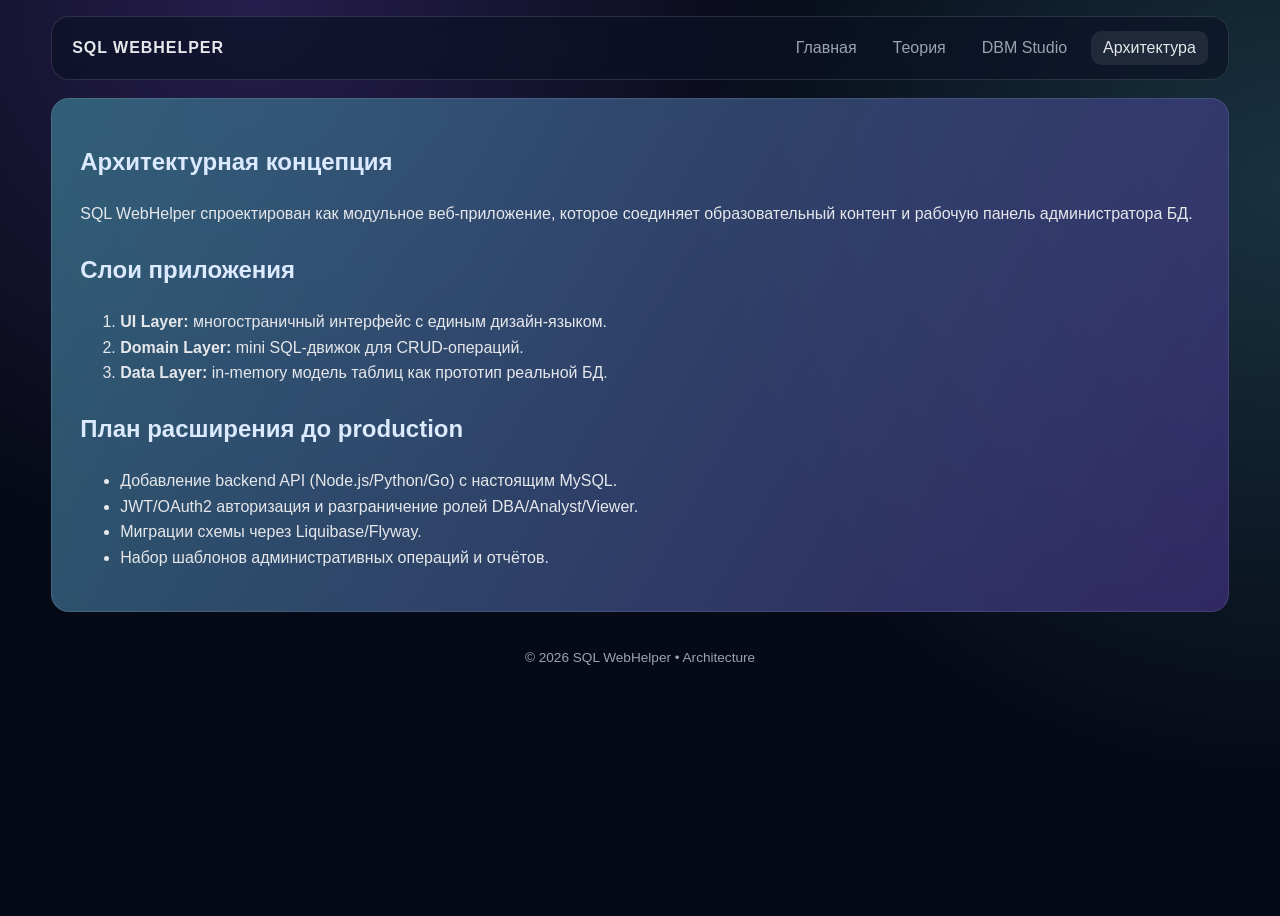
==== about.html @ d7c4d715 "Create modern multi-page SQL admin web app with DBM-style console" ====
<!DOCTYPE html>
<html lang="ru">
  <head>
    <meta charset="UTF-8" />
    <meta name="viewport" content="width=device-width, initial-scale=1.0" />
    <title>SQL WebHelper — Архитектура</title>
    <link rel="stylesheet" href="styles.css" />
  </head>
  <body>
    <header class="topbar glass">
      <div class="brand">SQL WebHelper</div>
      <nav>
        <a href="index.html">Главная</a>
        <a href="theory.html">Теория</a>
        <a href="admin.html">DBM Studio</a>
        <a href="about.html" class="active">Архитектура</a>
      </nav>
    </header>

    <main class="content-page">
      <section class="glass gradient-border content">
        <h1>Архитектурная концепция</h1>
        <p>
          SQL WebHelper спроектирован как модульное веб-приложение, которое
          соединяет образовательный контент и рабочую панель администратора БД.
        </p>

        <h2>Слои приложения</h2>
        <ol>
          <li><strong>UI Layer:</strong> многостраничный интерфейс с единым дизайн-языком.</li>
          <li><strong>Domain Layer:</strong> mini SQL-движок для CRUD-операций.</li>
          <li><strong>Data Layer:</strong> in-memory модель таблиц как прототип реальной БД.</li>
        </ol>

        <h2>План расширения до production</h2>
        <ul>
          <li>Добавление backend API (Node.js/Python/Go) с настоящим MySQL.</li>
          <li>JWT/OAuth2 авторизация и разграничение ролей DBA/Analyst/Viewer.</li>
          <li>Миграции схемы через Liquibase/Flyway.</li>
          <li>Набор шаблонов административных операций и отчётов.</li>
        </ul>
      </section>
    </main>

    <footer>© 2026 SQL WebHelper • Architecture</footer>
  </body>
</html>
---- styles.css ----
:root {
  --bg: #060a16;
  --bg-soft: #0c1226;
  --accent: #6ee7ff;
  --accent-2: #8b5cf6;
  --text: #e5e7eb;
  --muted: #9ca3af;
  --ok: #22c55e;
}

* { box-sizing: border-box; }

body {
  margin: 0;
  font-family: "Inter", "Segoe UI", sans-serif;
  color: var(--text);
  background:
    radial-gradient(circle at 20% 0%, rgba(139, 92, 246, 0.24), transparent 40%),
    radial-gradient(circle at 100% 20%, rgba(110, 231, 255, 0.18), transparent 40%),
    var(--bg);
  min-height: 100vh;
}

a { color: inherit; text-decoration: none; }

.topbar {
  margin: 16px auto;
  width: min(1200px, 92%);
  display: flex;
  align-items: center;
  justify-content: space-between;
  padding: 14px 20px;
}

.brand {
  font-weight: 800;
  letter-spacing: 0.06em;
  text-transform: uppercase;
}

nav { display: flex; gap: 12px; flex-wrap: wrap; }

nav a {
  padding: 8px 12px;
  border-radius: 10px;
  color: var(--muted);
  transition: 0.2s;
}

nav a.active,
nav a:hover {
  color: var(--text);
  background: rgba(255, 255, 255, 0.08);
}

.glass {
  background: rgba(12, 18, 38, 0.65);
  border: 1px solid rgba(255, 255, 255, 0.12);
  border-radius: 18px;
  backdrop-filter: blur(10px);
}

.gradient-border {
  position: relative;
}

.gradient-border::before {
  content: "";
  position: absolute;
  inset: -1px;
  border-radius: inherit;
  background: linear-gradient(120deg, rgba(110, 231, 255, 0.6), rgba(139, 92, 246, 0.5));
  z-index: -1;
  opacity: 0.6;
}

.hero-page,
.content-page {
  width: min(1200px, 92%);
  margin: 18px auto 38px;
}

.hero {
  padding: 36px;
}

.eyebrow {
  color: var(--accent);
  text-transform: uppercase;
  font-size: 0.8rem;
  letter-spacing: 0.1em;
}

.hero h1 {
  font-size: clamp(2rem, 5vw, 3.4rem);
  margin: 0 0 12px;
}

.hero h1 span { color: var(--accent); }
.hero p { color: #c7d2fe; max-width: 780px; }

.hero-actions {
  margin-top: 22px;
  display: flex;
  gap: 12px;
  flex-wrap: wrap;
}

.btn {
  border: none;
  border-radius: 12px;
  padding: 10px 14px;
  font-weight: 600;
  cursor: pointer;
}

.btn-primary {
  color: #051622;
  background: linear-gradient(120deg, var(--accent), #38bdf8);
}

.btn-secondary {
  color: #dbeafe;
  background: rgba(139, 92, 246, 0.28);
  border: 1px solid rgba(139, 92, 246, 0.45);
}

.cards-grid {
  display: grid;
  grid-template-columns: repeat(auto-fit, minmax(220px, 1fr));
  gap: 16px;
  margin-top: 18px;
}

.info-card { padding: 18px; }
.info-card h3 { margin-top: 0; color: var(--accent); }
.info-card p { color: var(--muted); }

.content { padding: 24px 28px; line-height: 1.6; }
.content h1, .content h2 { color: #dbeafe; }
.content h2 { margin-top: 24px; }

.admin-layout {
  width: min(1200px, 92%);
  margin: 16px auto 36px;
  display: grid;
  grid-template-columns: 280px 1fr;
  gap: 16px;
}

.sidebar { padding: 18px; height: fit-content; }
.schema-title { font-weight: 700; color: var(--accent); }
.sidebar ul { list-style: none; padding: 0; margin: 0; }
.table-item {
  padding: 8px 10px;
  margin-top: 6px;
  border-radius: 10px;
  cursor: pointer;
  color: var(--muted);
}
.table-item.active,
.table-item:hover {
  color: var(--text);
  background: rgba(255, 255, 255, 0.08);
}

.workspace { display: grid; gap: 16px; }
.panel { padding: 18px; }
.table-wrap { overflow-x: auto; }

.db-table {
  width: 100%;
  border-collapse: collapse;
}
.db-table th,
.db-table td {
  border-bottom: 1px solid rgba(255, 255, 255, 0.12);
  text-align: left;
  padding: 8px;
}
.db-table th { color: var(--accent); }

.hint { color: var(--muted); font-size: 0.9rem; }
textarea {
  width: 100%;
  margin: 8px 0;
  border-radius: 12px;
  border: 1px solid rgba(255, 255, 255, 0.18);
  background: #020617;
  color: #f8fafc;
  padding: 12px;
  font-family: "JetBrains Mono", monospace;
}

.row { display: flex; gap: 12px; flex-wrap: wrap; }

.log {
  margin-top: 12px;
  background: #020617;
  border-radius: 12px;
  border: 1px solid rgba(255, 255, 255, 0.14);
  padding: 10px;
  min-height: 70px;
  color: #bfdbfe;
  white-space: pre-wrap;
}

footer {
  text-align: center;
  color: var(--muted);
  font-size: 0.85rem;
  padding-bottom: 18px;
}

@media (max-width: 900px) {
  .admin-layout { grid-template-columns: 1fr; }
}
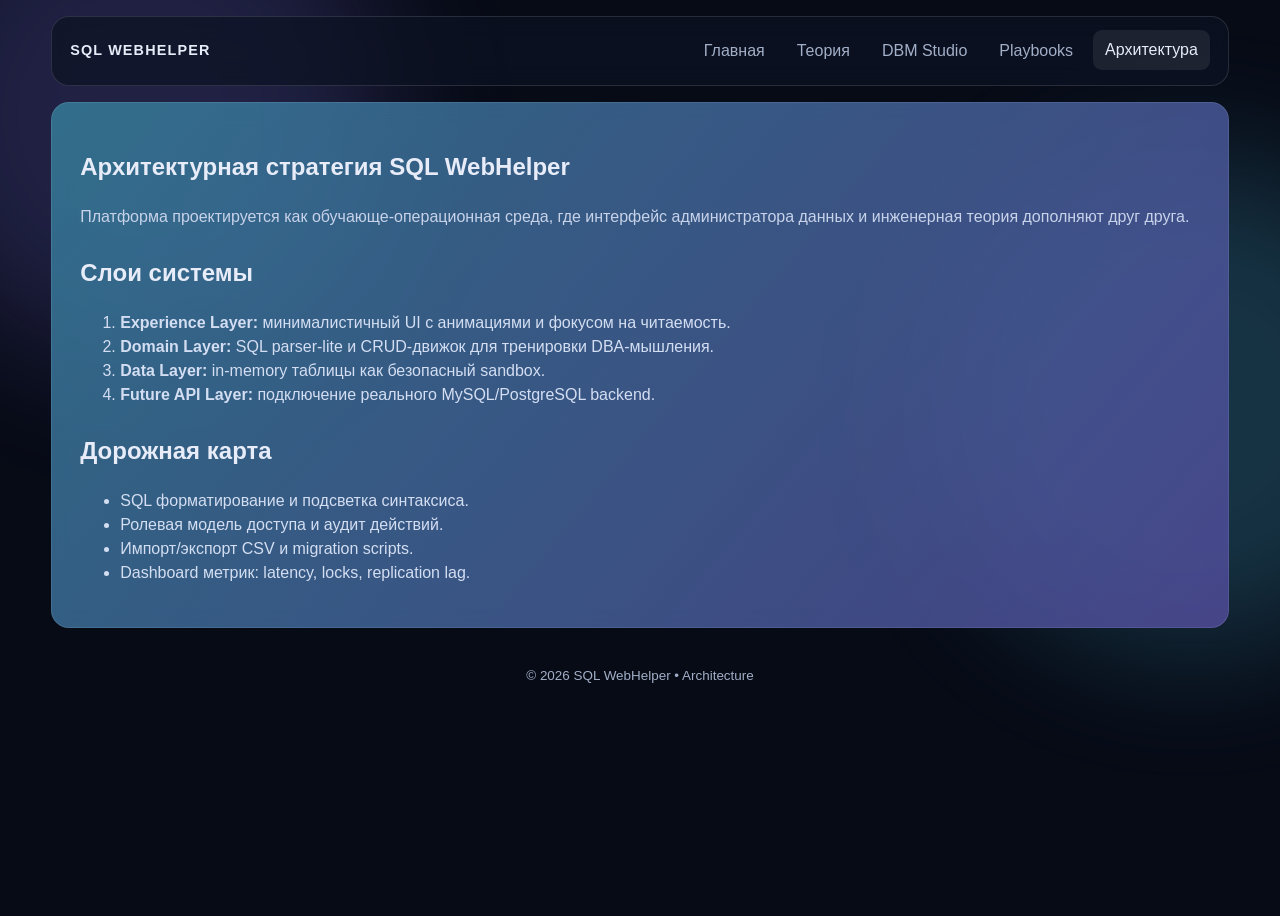
==== commit f6d779a3: "Enhance site with richer content, minimalist styling, and animations" ====
--- a/about.html
+++ b/about.html
@@ -7,41 +7,47 @@
     <link rel="stylesheet" href="styles.css" />
   </head>
   <body>
-    <header class="topbar glass">
+    <div class="bg-orb orb-a"></div>
+    <div class="bg-orb orb-b"></div>
+
+    <header class="topbar glass reveal">
       <div class="brand">SQL WebHelper</div>
       <nav>
         <a href="index.html">Главная</a>
         <a href="theory.html">Теория</a>
         <a href="admin.html">DBM Studio</a>
+        <a href="playbooks.html">Playbooks</a>
         <a href="about.html" class="active">Архитектура</a>
       </nav>
     </header>
 
     <main class="content-page">
-      <section class="glass gradient-border content">
-        <h1>Архитектурная концепция</h1>
-        <p>
-          SQL WebHelper спроектирован как модульное веб-приложение, которое
-          соединяет образовательный контент и рабочую панель администратора БД.
+      <section class="glass gradient-border content reveal">
+        <h1>Архитектурная стратегия SQL WebHelper</h1>
+        <p class="lead">
+          Платформа проектируется как обучающе-операционная среда, где интерфейс
+          администратора данных и инженерная теория дополняют друг друга.
         </p>
 
-        <h2>Слои приложения</h2>
+        <h2>Слои системы</h2>
         <ol>
-          <li><strong>UI Layer:</strong> многостраничный интерфейс с единым дизайн-языком.</li>
-          <li><strong>Domain Layer:</strong> mini SQL-движок для CRUD-операций.</li>
-          <li><strong>Data Layer:</strong> in-memory модель таблиц как прототип реальной БД.</li>
+          <li><strong>Experience Layer:</strong> минималистичный UI с анимациями и фокусом на читаемость.</li>
+          <li><strong>Domain Layer:</strong> SQL parser-lite и CRUD-движок для тренировки DBA-мышления.</li>
+          <li><strong>Data Layer:</strong> in-memory таблицы как безопасный sandbox.</li>
+          <li><strong>Future API Layer:</strong> подключение реального MySQL/PostgreSQL backend.</li>
         </ol>
 
-        <h2>План расширения до production</h2>
+        <h2>Дорожная карта</h2>
         <ul>
-          <li>Добавление backend API (Node.js/Python/Go) с настоящим MySQL.</li>
-          <li>JWT/OAuth2 авторизация и разграничение ролей DBA/Analyst/Viewer.</li>
-          <li>Миграции схемы через Liquibase/Flyway.</li>
-          <li>Набор шаблонов административных операций и отчётов.</li>
+          <li>SQL форматирование и подсветка синтаксиса.</li>
+          <li>Ролевая модель доступа и аудит действий.</li>
+          <li>Импорт/экспорт CSV и migration scripts.</li>
+          <li>Dashboard метрик: latency, locks, replication lag.</li>
         </ul>
       </section>
     </main>
 
     <footer>© 2026 SQL WebHelper • Architecture</footer>
+    <script src="ui.js"></script>
   </body>
 </html>
--- a/styles.css
+++ b/styles.css
@@ -1,67 +1,90 @@
 :root {
-  --bg: #060a16;
-  --bg-soft: #0c1226;
-  --accent: #6ee7ff;
-  --accent-2: #8b5cf6;
-  --text: #e5e7eb;
-  --muted: #9ca3af;
-  --ok: #22c55e;
+  --bg: #070b16;
+  --surface: rgba(13, 19, 35, 0.72);
+  --surface-solid: #0b1220;
+  --text: #e7ecf8;
+  --muted: #a2afc8;
+  --line: rgba(255, 255, 255, 0.12);
+  --accent: #58d8ff;
+  --accent-soft: #8b7dff;
+  --ok: #38d39f;
+  --danger: #ff7b9f;
 }
 
 * { box-sizing: border-box; }
 
 body {
   margin: 0;
+  min-height: 100vh;
+  background: var(--bg);
+  color: var(--text);
   font-family: "Inter", "Segoe UI", sans-serif;
-  color: var(--text);
-  background:
-    radial-gradient(circle at 20% 0%, rgba(139, 92, 246, 0.24), transparent 40%),
-    radial-gradient(circle at 100% 20%, rgba(110, 231, 255, 0.18), transparent 40%),
-    var(--bg);
-  min-height: 100vh;
+  line-height: 1.5;
+  overflow-x: hidden;
 }
 
 a { color: inherit; text-decoration: none; }
 
+.bg-orb {
+  position: fixed;
+  width: 38vw;
+  height: 38vw;
+  border-radius: 50%;
+  filter: blur(70px);
+  z-index: -2;
+  opacity: 0.2;
+  animation: drift 16s ease-in-out infinite alternate;
+}
+.orb-a { top: -10vw; left: -8vw; background: var(--accent-soft); }
+.orb-b { top: 18vh; right: -12vw; background: var(--accent); animation-delay: 1.7s; }
+
 .topbar {
+  width: min(1240px, 92%);
   margin: 16px auto;
-  width: min(1200px, 92%);
+  padding: 14px 18px;
   display: flex;
   align-items: center;
   justify-content: space-between;
-  padding: 14px 20px;
+  gap: 16px;
 }
 
 .brand {
   font-weight: 800;
-  letter-spacing: 0.06em;
+  letter-spacing: 0.08em;
   text-transform: uppercase;
-}
-
-nav { display: flex; gap: 12px; flex-wrap: wrap; }
+  font-size: 0.9rem;
+}
+
+nav {
+  display: flex;
+  flex-wrap: wrap;
+  gap: 8px;
+}
 
 nav a {
   padding: 8px 12px;
-  border-radius: 10px;
-  color: var(--muted);
-  transition: 0.2s;
-}
-
-nav a.active,
-nav a:hover {
+  border-radius: 9px;
+  color: var(--muted);
+  transition: color .24s ease, background .24s ease, transform .24s ease;
+}
+
+nav a:hover,
+nav a.active {
   color: var(--text);
   background: rgba(255, 255, 255, 0.08);
+  transform: translateY(-1px);
 }
 
 .glass {
-  background: rgba(12, 18, 38, 0.65);
-  border: 1px solid rgba(255, 255, 255, 0.12);
+  background: var(--surface);
+  border: 1px solid var(--line);
   border-radius: 18px;
-  backdrop-filter: blur(10px);
+  backdrop-filter: blur(12px);
 }
 
 .gradient-border {
   position: relative;
+  isolation: isolate;
 }
 
 .gradient-border::before {
@@ -69,149 +92,239 @@
   position: absolute;
   inset: -1px;
   border-radius: inherit;
-  background: linear-gradient(120deg, rgba(110, 231, 255, 0.6), rgba(139, 92, 246, 0.5));
   z-index: -1;
-  opacity: 0.6;
+  background: linear-gradient(130deg, rgba(88, 216, 255, 0.45), rgba(139, 125, 255, 0.45));
 }
 
 .hero-page,
 .content-page {
-  width: min(1200px, 92%);
-  margin: 18px auto 38px;
+  width: min(1240px, 92%);
+  margin: 14px auto 38px;
 }
 
 .hero {
-  padding: 36px;
+  padding: 34px;
 }
 
 .eyebrow {
+  margin: 0 0 8px;
+  font-size: 0.78rem;
+  letter-spacing: 0.11em;
   color: var(--accent);
   text-transform: uppercase;
-  font-size: 0.8rem;
-  letter-spacing: 0.1em;
 }
 
 .hero h1 {
-  font-size: clamp(2rem, 5vw, 3.4rem);
-  margin: 0 0 12px;
+  font-size: clamp(2rem, 4.4vw, 3.2rem);
+  margin: 0;
+  max-width: 970px;
 }
 
 .hero h1 span { color: var(--accent); }
-.hero p { color: #c7d2fe; max-width: 780px; }
-
-.hero-actions {
-  margin-top: 22px;
+.hero p { color: #cad5eb; max-width: 900px; }
+
+.hero-actions,
+.row {
   display: flex;
-  gap: 12px;
   flex-wrap: wrap;
+  gap: 10px;
+  margin-top: 18px;
 }
 
 .btn {
-  border: none;
-  border-radius: 12px;
+  border: 1px solid transparent;
+  border-radius: 11px;
+  font-weight: 600;
   padding: 10px 14px;
-  font-weight: 600;
   cursor: pointer;
-}
-
-.btn-primary {
-  color: #051622;
-  background: linear-gradient(120deg, var(--accent), #38bdf8);
-}
-
-.btn-secondary {
-  color: #dbeafe;
-  background: rgba(139, 92, 246, 0.28);
-  border: 1px solid rgba(139, 92, 246, 0.45);
-}
-
-.cards-grid {
+  transition: transform .2s ease, opacity .2s ease, box-shadow .2s ease;
+}
+
+.btn:hover { transform: translateY(-1px); box-shadow: 0 6px 20px rgba(0, 0, 0, 0.22); }
+.btn-primary { background: linear-gradient(120deg, var(--accent), #80e4ff); color: #072333; }
+.btn-secondary { background: rgba(139, 125, 255, 0.24); color: #eef0ff; border-color: rgba(139, 125, 255, 0.44); }
+.btn-ghost { background: transparent; color: var(--muted); border-color: var(--line); }
+
+.stats-grid,
+.cards-grid,
+.playbook-grid {
+  margin-top: 16px;
+  display: grid;
+  gap: 14px;
+  grid-template-columns: repeat(auto-fit, minmax(220px, 1fr));
+}
+
+.stat-card,
+.info-card {
+  padding: 18px;
+}
+
+.stat-number { margin: 0; font-size: 2rem; font-weight: 800; color: var(--accent); }
+.stat-label { margin: 3px 0 0; color: var(--muted); }
+
+.info-card h3,
+.playbook-card h3 {
+  margin-top: 0;
+  color: #d8ebff;
+}
+.info-card p { color: var(--muted); }
+
+.timeline {
+  margin-top: 16px;
+  padding: 20px;
+}
+
+.timeline h2 { margin-top: 0; }
+.timeline-grid {
   display: grid;
   grid-template-columns: repeat(auto-fit, minmax(220px, 1fr));
-  gap: 16px;
-  margin-top: 18px;
-}
-
-.info-card { padding: 18px; }
-.info-card h3 { margin-top: 0; color: var(--accent); }
-.info-card p { color: var(--muted); }
-
-.content { padding: 24px 28px; line-height: 1.6; }
-.content h1, .content h2 { color: #dbeafe; }
-.content h2 { margin-top: 24px; }
+  gap: 14px;
+}
+.timeline-grid div {
+  border: 1px solid var(--line);
+  border-radius: 12px;
+  padding: 14px;
+  background: rgba(255, 255, 255, 0.02);
+}
+.timeline-grid p { color: var(--muted); margin-bottom: 0; }
+
+.content {
+  padding: 26px 28px;
+}
+
+.lead { color: #c8d3ea; }
+.content h2 { margin-top: 26px; }
+.content ul, .content ol { color: #d4def2; }
+
+.playbook-card {
+  background: rgba(255, 255, 255, 0.03);
+  border: 1px solid var(--line);
+  border-radius: 14px;
+  padding: 16px;
+}
+.playbook-card li { color: var(--muted); margin-bottom: 6px; }
 
 .admin-layout {
-  width: min(1200px, 92%);
-  margin: 16px auto 36px;
+  width: min(1240px, 92%);
+  margin: 14px auto 38px;
   display: grid;
-  grid-template-columns: 280px 1fr;
-  gap: 16px;
-}
-
-.sidebar { padding: 18px; height: fit-content; }
-.schema-title { font-weight: 700; color: var(--accent); }
+  gap: 14px;
+  grid-template-columns: 290px 1fr;
+}
+
+.sidebar,
+.panel {
+  padding: 16px;
+}
+
 .sidebar ul { list-style: none; padding: 0; margin: 0; }
+.schema-title { color: var(--accent); font-weight: 700; }
 .table-item {
+  margin-top: 6px;
   padding: 8px 10px;
-  margin-top: 6px;
   border-radius: 10px;
+  color: var(--muted);
   cursor: pointer;
-  color: var(--muted);
-}
-.table-item.active,
-.table-item:hover {
+  transition: background .2s ease, color .2s ease;
+}
+.table-item:hover,
+.table-item.active {
   color: var(--text);
   background: rgba(255, 255, 255, 0.08);
 }
 
-.workspace { display: grid; gap: 16px; }
-.panel { padding: 18px; }
+.kpi-box {
+  margin-top: 16px;
+  padding-top: 10px;
+  border-top: 1px solid var(--line);
+  color: var(--muted);
+  font-size: 0.92rem;
+}
+
+.workspace { display: grid; gap: 14px; }
 .table-wrap { overflow-x: auto; }
 
 .db-table {
   width: 100%;
   border-collapse: collapse;
+  font-size: 0.96rem;
 }
 .db-table th,
 .db-table td {
-  border-bottom: 1px solid rgba(255, 255, 255, 0.12);
+  border-bottom: 1px solid var(--line);
   text-align: left;
   padding: 8px;
 }
-.db-table th { color: var(--accent); }
-
-.hint { color: var(--muted); font-size: 0.9rem; }
+.db-table th {
+  color: var(--accent);
+  font-weight: 700;
+}
+
+.hint { color: var(--muted); margin-bottom: 8px; }
+.hint-list { color: #c9d4ec; margin-top: 0; padding-left: 16px; }
 textarea {
   width: 100%;
-  margin: 8px 0;
+  margin: 6px 0;
+  border: 1px solid var(--line);
   border-radius: 12px;
-  border: 1px solid rgba(255, 255, 255, 0.18);
-  background: #020617;
-  color: #f8fafc;
   padding: 12px;
+  background: #060d1a;
+  color: #f2f7ff;
   font-family: "JetBrains Mono", monospace;
 }
 
-.row { display: flex; gap: 12px; flex-wrap: wrap; }
-
 .log {
-  margin-top: 12px;
-  background: #020617;
+  margin-top: 10px;
+  min-height: 74px;
+  border: 1px solid var(--line);
   border-radius: 12px;
-  border: 1px solid rgba(255, 255, 255, 0.14);
+  background: #060d1a;
+  color: #bde8ff;
   padding: 10px;
-  min-height: 70px;
-  color: #bfdbfe;
   white-space: pre-wrap;
+}
+
+.history-wrap {
+  margin-top: 14px;
+  border-top: 1px solid var(--line);
+  padding-top: 10px;
+}
+.history-wrap h3 { margin: 0 0 8px; font-size: 1rem; }
+.history-list {
+  margin: 0;
+  padding-left: 16px;
+  color: var(--muted);
+  max-height: 160px;
+  overflow: auto;
 }
 
 footer {
   text-align: center;
   color: var(--muted);
-  font-size: 0.85rem;
-  padding-bottom: 18px;
-}
-
-@media (max-width: 900px) {
+  font-size: 0.84rem;
+  padding: 0 0 20px;
+}
+
+.reveal {
+  opacity: 0;
+  transform: translateY(16px);
+  animation: reveal .7s ease forwards;
+}
+.delay-1 { animation-delay: .12s; }
+.delay-2 { animation-delay: .24s; }
+.delay-3 { animation-delay: .36s; }
+
+@keyframes reveal {
+  to { opacity: 1; transform: translateY(0); }
+}
+
+@keyframes drift {
+  from { transform: translate3d(0, 0, 0) scale(1); }
+  to { transform: translate3d(4vw, 2vh, 0) scale(1.08); }
+}
+
+@media (max-width: 940px) {
   .admin-layout { grid-template-columns: 1fr; }
-}
+  .hero { padding: 24px; }
+  .content { padding: 20px; }
+}
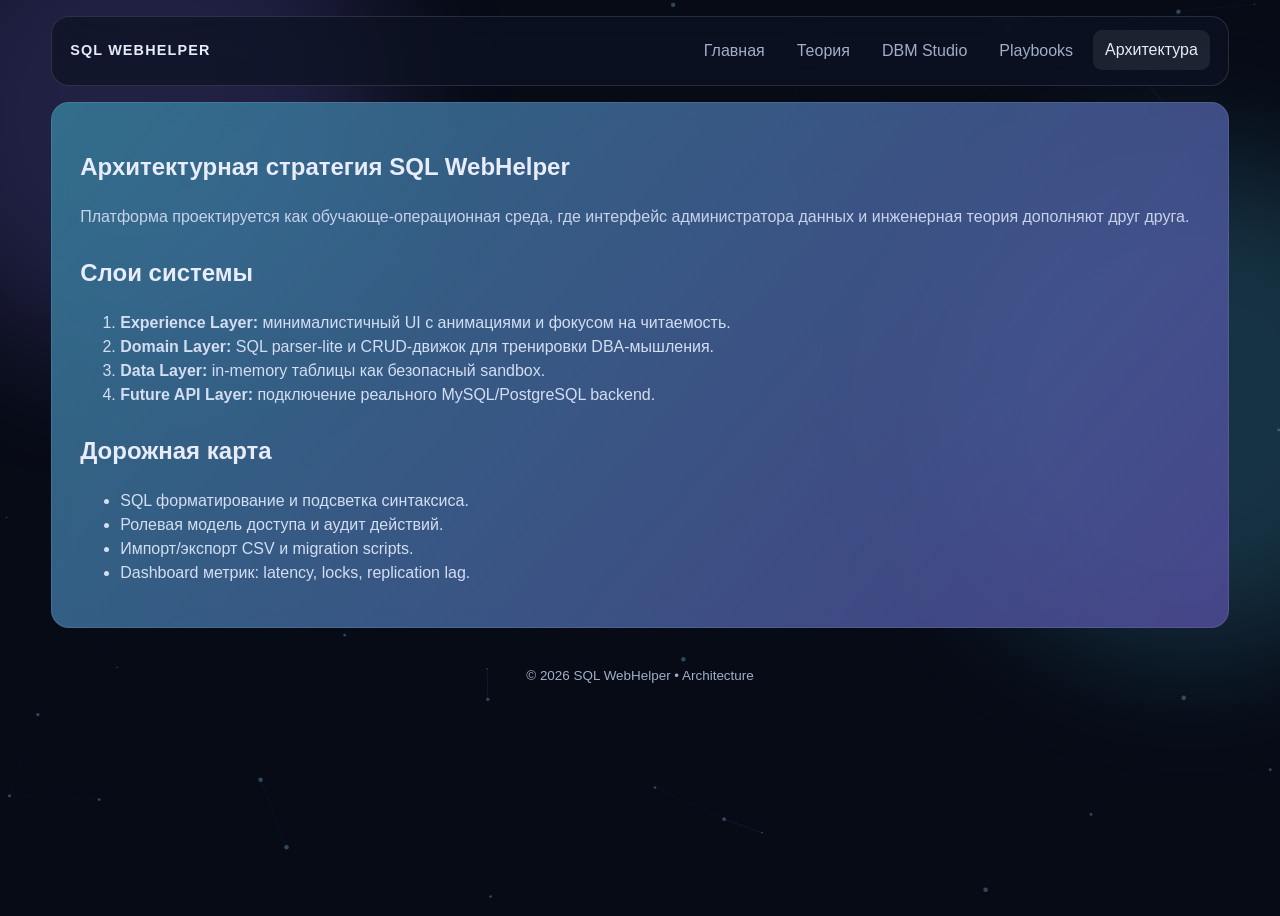
==== commit 3c5ef8da: "Upgrade UI with canvas effects and advanced DBM interactivity" ====
--- a/about.html
+++ b/about.html
@@ -7,6 +7,7 @@
     <link rel="stylesheet" href="styles.css" />
   </head>
   <body>
+    <canvas id="fx-canvas" aria-hidden="true"></canvas>
     <div class="bg-orb orb-a"></div>
     <div class="bg-orb orb-b"></div>
 
--- a/styles.css
+++ b/styles.css
@@ -7,8 +7,6 @@
   --line: rgba(255, 255, 255, 0.12);
   --accent: #58d8ff;
   --accent-soft: #8b7dff;
-  --ok: #38d39f;
-  --danger: #ff7b9f;
 }
 
 * { box-sizing: border-box; }
@@ -24,6 +22,14 @@
 }
 
 a { color: inherit; text-decoration: none; }
+
+#fx-canvas {
+  position: fixed;
+  inset: 0;
+  z-index: -3;
+  opacity: 0.7;
+  pointer-events: none;
+}
 
 .bg-orb {
   position: fixed;
@@ -102,9 +108,7 @@
   margin: 14px auto 38px;
 }
 
-.hero {
-  padding: 34px;
-}
+.hero { padding: 34px; }
 
 .eyebrow {
   margin: 0 0 8px;
@@ -155,9 +159,7 @@
 }
 
 .stat-card,
-.info-card {
-  padding: 18px;
-}
+.info-card { padding: 18px; }
 
 .stat-number { margin: 0; font-size: 2rem; font-weight: 800; color: var(--accent); }
 .stat-label { margin: 3px 0 0; color: var(--muted); }
@@ -168,6 +170,15 @@
   color: #d8ebff;
 }
 .info-card p { color: var(--muted); }
+
+.table-section {
+  margin-top: 16px;
+  padding: 20px;
+}
+
+.table-section h2 {
+  margin: 0 0 10px;
+}
 
 .timeline {
   margin-top: 16px;
@@ -188,9 +199,7 @@
 }
 .timeline-grid p { color: var(--muted); margin-bottom: 0; }
 
-.content {
-  padding: 26px 28px;
-}
+.content { padding: 26px 28px; }
 
 .lead { color: #c8d3ea; }
 .content h2 { margin-top: 26px; }
@@ -213,9 +222,7 @@
 }
 
 .sidebar,
-.panel {
-  padding: 16px;
-}
+.panel { padding: 16px; }
 
 .sidebar ul { list-style: none; padding: 0; margin: 0; }
 .schema-title { color: var(--accent); font-weight: 700; }
@@ -233,15 +240,56 @@
   background: rgba(255, 255, 255, 0.08);
 }
 
-.kpi-box {
+.kpi-grid {
   margin-top: 16px;
-  padding-top: 10px;
-  border-top: 1px solid var(--line);
-  color: var(--muted);
-  font-size: 0.92rem;
+  display: grid;
+  grid-template-columns: repeat(2, minmax(0, 1fr));
+  gap: 8px;
+}
+
+.kpi-card {
+  padding: 10px;
+  border-radius: 12px;
+  background: rgba(255, 255, 255, 0.03);
+  border: 1px solid var(--line);
+}
+
+.kpi-card p {
+  margin: 0;
+  color: var(--muted);
+  font-size: 0.8rem;
+}
+
+.kpi-card strong {
+  font-size: 1.1rem;
+  color: #eff5ff;
 }
 
 .workspace { display: grid; gap: 14px; }
+.panel-head {
+  display: flex;
+  justify-content: space-between;
+  align-items: center;
+  gap: 8px;
+  flex-wrap: wrap;
+}
+.toolbar {
+  display: flex;
+  gap: 10px;
+  margin: 10px 0 12px;
+  flex-wrap: wrap;
+}
+
+input[type="search"] {
+  flex: 1;
+  min-width: 220px;
+  border: 1px solid var(--line);
+  border-radius: 12px;
+  padding: 10px;
+  background: #060d1a;
+  color: #f2f7ff;
+}
+
 .table-wrap { overflow-x: auto; }
 
 .db-table {
@@ -255,9 +303,23 @@
   text-align: left;
   padding: 8px;
 }
-.db-table th {
-  color: var(--accent);
-  font-weight: 700;
+.db-table th { color: var(--accent); font-weight: 700; }
+
+.db-table tbody tr:hover {
+  background: rgba(255, 255, 255, 0.04);
+}
+
+.db-table-compare td strong {
+  color: #c8f1ff;
+}
+
+.sort-btn {
+  border: none;
+  background: transparent;
+  color: inherit;
+  font: inherit;
+  cursor: pointer;
+  padding: 0;
 }
 
 .hint { color: var(--muted); margin-bottom: 8px; }
@@ -313,6 +375,7 @@
 .delay-1 { animation-delay: .12s; }
 .delay-2 { animation-delay: .24s; }
 .delay-3 { animation-delay: .36s; }
+.delay-4 { animation-delay: .48s; }
 
 @keyframes reveal {
   to { opacity: 1; transform: translateY(0); }
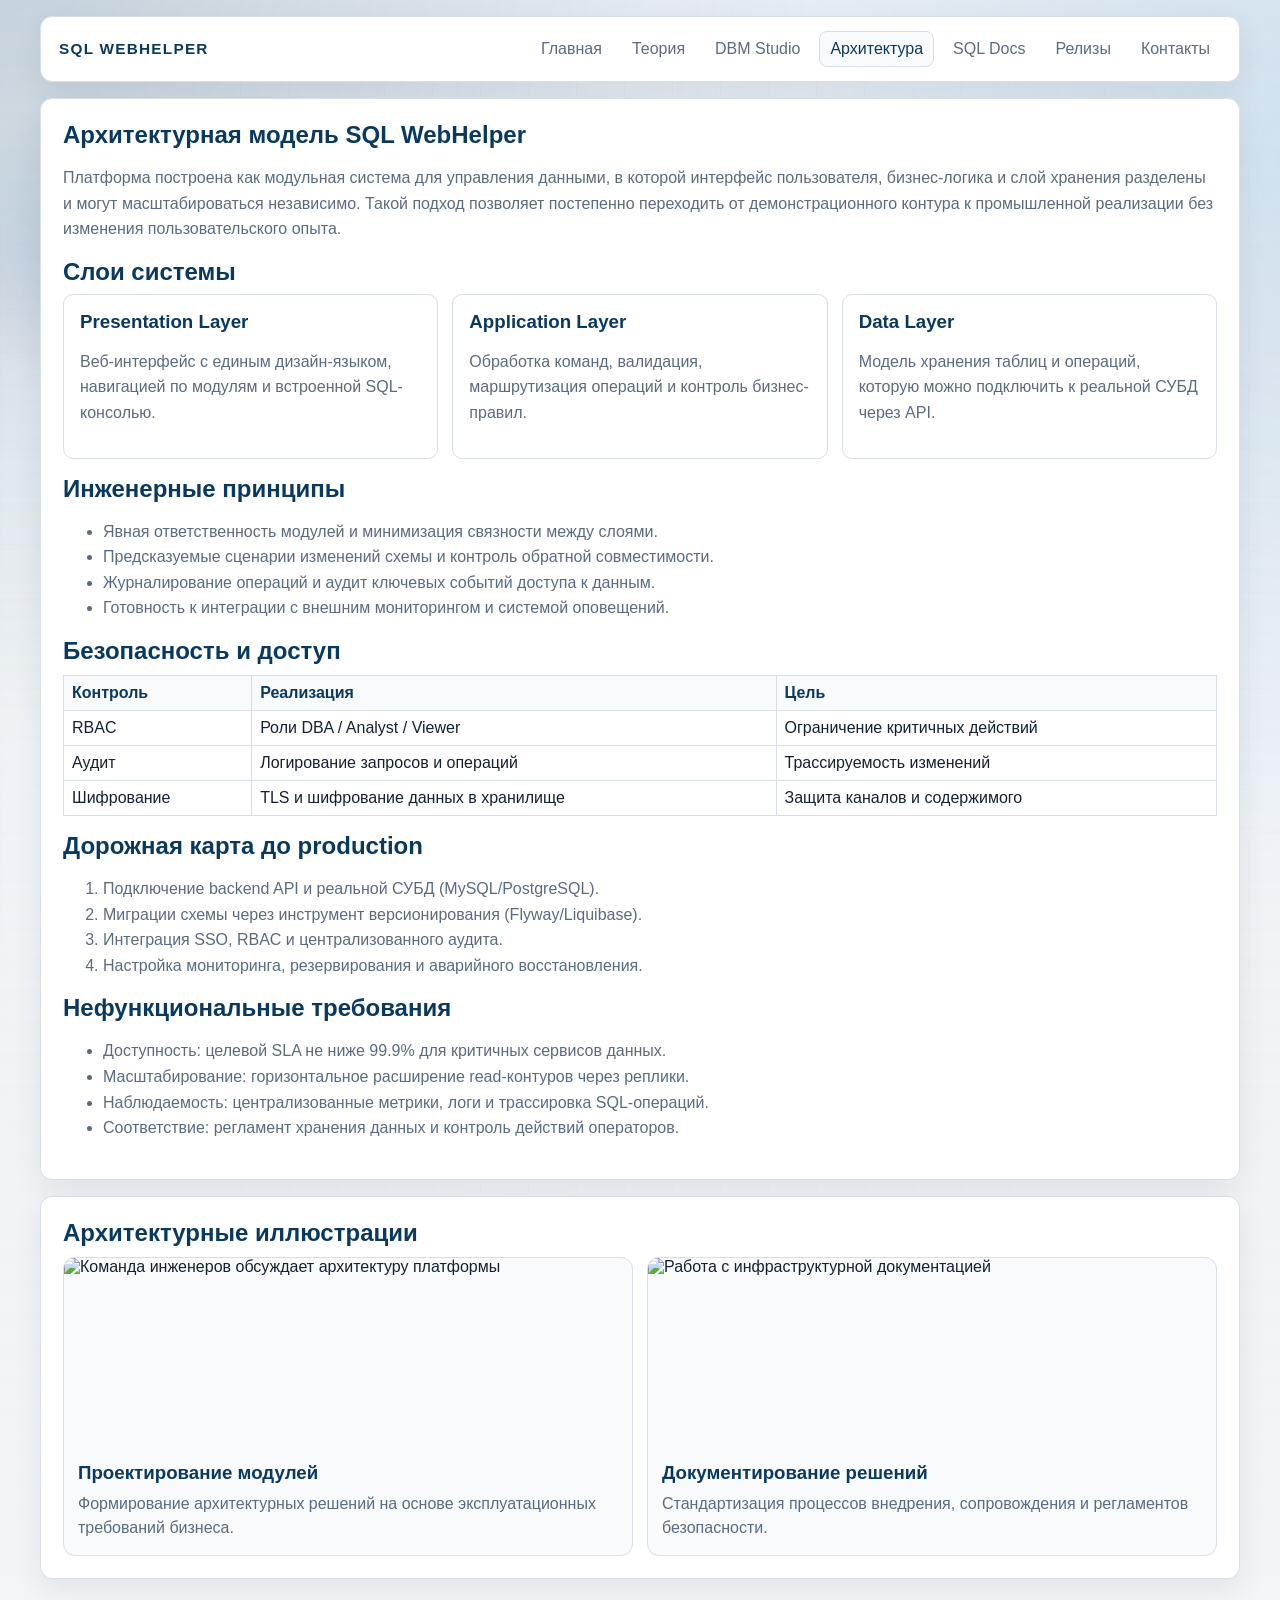
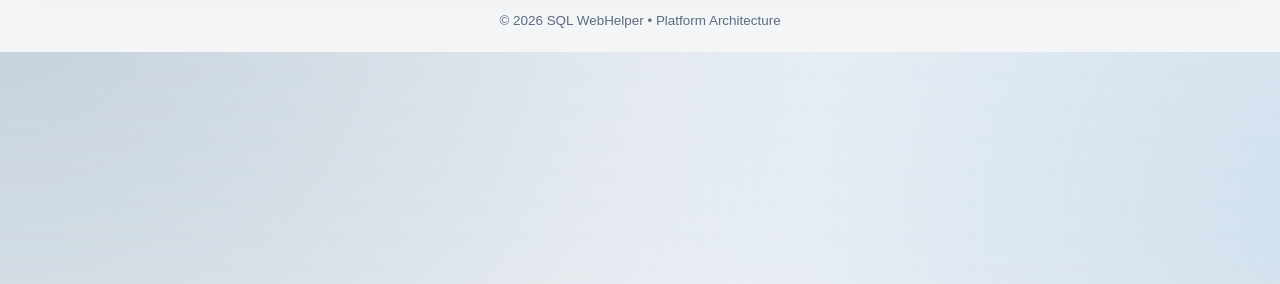
==== commit c6b65810: "Renew alot of pages adding statick aniamtion into pages" ====
--- a/about.html
+++ b/about.html
@@ -3,52 +3,140 @@
   <head>
     <meta charset="UTF-8" />
     <meta name="viewport" content="width=device-width, initial-scale=1.0" />
-    <title>SQL WebHelper — Архитектура</title>
+    <title>SQL WebHelper — Архитектура платформы</title>
     <link rel="stylesheet" href="styles.css" />
+    <script src="site.js" defer></script>
   </head>
   <body>
-    <canvas id="fx-canvas" aria-hidden="true"></canvas>
-    <div class="bg-orb orb-a"></div>
-    <div class="bg-orb orb-b"></div>
-
-    <header class="topbar glass reveal">
+    <header class="topbar">
       <div class="brand">SQL WebHelper</div>
       <nav>
         <a href="index.html">Главная</a>
         <a href="theory.html">Теория</a>
         <a href="admin.html">DBM Studio</a>
-        <a href="playbooks.html">Playbooks</a>
         <a href="about.html" class="active">Архитектура</a>
+        <a href="docs.html">SQL Docs</a>
+        <a href="release-notes.html">Релизы</a>
+        <a href="contacts.html">Контакты</a>
       </nav>
     </header>
 
     <main class="content-page">
-      <section class="glass gradient-border content reveal">
-        <h1>Архитектурная стратегия SQL WebHelper</h1>
-        <p class="lead">
-          Платформа проектируется как обучающе-операционная среда, где интерфейс
-          администратора данных и инженерная теория дополняют друг друга.
+      <section class="section content">
+        <h1>Архитектурная модель SQL WebHelper</h1>
+        <p>
+          Платформа построена как модульная система для управления данными, в которой интерфейс
+          пользователя, бизнес-логика и слой хранения разделены и могут масштабироваться независимо.
+          Такой подход позволяет постепенно переходить от демонстрационного контура к промышленной
+          реализации без изменения пользовательского опыта.
         </p>
 
         <h2>Слои системы</h2>
+        <div class="article-grid">
+          <article class="article">
+            <h3>Presentation Layer</h3>
+            <p>
+              Веб-интерфейс с единым дизайн-языком, навигацией по модулям и встроенной SQL-консолью.
+            </p>
+          </article>
+          <article class="article">
+            <h3>Application Layer</h3>
+            <p>
+              Обработка команд, валидация, маршрутизация операций и контроль бизнес-правил.
+            </p>
+          </article>
+          <article class="article">
+            <h3>Data Layer</h3>
+            <p>
+              Модель хранения таблиц и операций, которую можно подключить к реальной СУБД через API.
+            </p>
+          </article>
+        </div>
+
+        <h2>Инженерные принципы</h2>
+        <ul>
+          <li>Явная ответственность модулей и минимизация связности между слоями.</li>
+          <li>Предсказуемые сценарии изменений схемы и контроль обратной совместимости.</li>
+          <li>Журналирование операций и аудит ключевых событий доступа к данным.</li>
+          <li>Готовность к интеграции с внешним мониторингом и системой оповещений.</li>
+        </ul>
+
+        <h2>Безопасность и доступ</h2>
+        <table class="doc-table">
+          <thead>
+            <tr>
+              <th>Контроль</th>
+              <th>Реализация</th>
+              <th>Цель</th>
+            </tr>
+          </thead>
+          <tbody>
+            <tr>
+              <td>RBAC</td>
+              <td>Роли DBA / Analyst / Viewer</td>
+              <td>Ограничение критичных действий</td>
+            </tr>
+            <tr>
+              <td>Аудит</td>
+              <td>Логирование запросов и операций</td>
+              <td>Трассируемость изменений</td>
+            </tr>
+            <tr>
+              <td>Шифрование</td>
+              <td>TLS и шифрование данных в хранилище</td>
+              <td>Защита каналов и содержимого</td>
+            </tr>
+          </tbody>
+        </table>
+
+        <h2>Дорожная карта до production</h2>
         <ol>
-          <li><strong>Experience Layer:</strong> минималистичный UI с анимациями и фокусом на читаемость.</li>
-          <li><strong>Domain Layer:</strong> SQL parser-lite и CRUD-движок для тренировки DBA-мышления.</li>
-          <li><strong>Data Layer:</strong> in-memory таблицы как безопасный sandbox.</li>
-          <li><strong>Future API Layer:</strong> подключение реального MySQL/PostgreSQL backend.</li>
+          <li>Подключение backend API и реальной СУБД (MySQL/PostgreSQL).</li>
+          <li>Миграции схемы через инструмент версионирования (Flyway/Liquibase).</li>
+          <li>Интеграция SSO, RBAC и централизованного аудита.</li>
+          <li>Настройка мониторинга, резервирования и аварийного восстановления.</li>
         </ol>
 
-        <h2>Дорожная карта</h2>
+        <h2>Нефункциональные требования</h2>
         <ul>
-          <li>SQL форматирование и подсветка синтаксиса.</li>
-          <li>Ролевая модель доступа и аудит действий.</li>
-          <li>Импорт/экспорт CSV и migration scripts.</li>
-          <li>Dashboard метрик: latency, locks, replication lag.</li>
+          <li>Доступность: целевой SLA не ниже 99.9% для критичных сервисов данных.</li>
+          <li>Масштабирование: горизонтальное расширение read-контуров через реплики.</li>
+          <li>Наблюдаемость: централизованные метрики, логи и трассировка SQL-операций.</li>
+          <li>Соответствие: регламент хранения данных и контроль действий операторов.</li>
         </ul>
+      </section>
+
+      <section class="section">
+        <h2>Архитектурные иллюстрации</h2>
+        <div class="media-grid">
+          <article class="media-card">
+            <img
+              src="https://images.unsplash.com/photo-1519389950473-47ba0277781c?auto=format&fit=crop&w=1200&q=80"
+              alt="Команда инженеров обсуждает архитектуру платформы"
+            />
+            <div class="media-body">
+              <h3>Проектирование модулей</h3>
+              <p>
+                Формирование архитектурных решений на основе эксплуатационных требований бизнеса.
+              </p>
+            </div>
+          </article>
+          <article class="media-card">
+            <img
+              src="https://images.unsplash.com/photo-1484417894907-623942c8ee29?auto=format&fit=crop&w=1200&q=80"
+              alt="Работа с инфраструктурной документацией"
+            />
+            <div class="media-body">
+              <h3>Документирование решений</h3>
+              <p>
+                Стандартизация процессов внедрения, сопровождения и регламентов безопасности.
+              </p>
+            </div>
+          </article>
+        </div>
       </section>
     </main>
 
-    <footer>© 2026 SQL WebHelper • Architecture</footer>
-    <script src="ui.js"></script>
+    <footer>© 2026 SQL WebHelper • Platform Architecture</footer>
   </body>
 </html>
--- a/styles.css
+++ b/styles.css
@@ -1,393 +1,653 @@
 :root {
-  --bg: #070b16;
-  --surface: rgba(13, 19, 35, 0.72);
-  --surface-solid: #0b1220;
-  --text: #e7ecf8;
-  --muted: #a2afc8;
-  --line: rgba(255, 255, 255, 0.12);
-  --accent: #58d8ff;
-  --accent-soft: #8b7dff;
-}
-
-* { box-sizing: border-box; }
+  --bg: #f3f5f7;
+  --surface: #ffffff;
+  --surface-alt: #f8fafc;
+  --border: #d8dee6;
+  --text: #142132;
+  --muted: #5a6b81;
+  --accent: #0f4c81;
+  --accent-strong: #0a3960;
+  --ok: #1e7a42;
+  --shadow: 0 10px 30px rgba(15, 35, 57, 0.08);
+}
+
+* {
+  box-sizing: border-box;
+}
 
 body {
   margin: 0;
+  font-family: "Segoe UI", "Helvetica Neue", Arial, sans-serif;
+  color: var(--text);
+  position: relative;
+  isolation: isolate;
+  background:
+    radial-gradient(circle at 0% -5%, rgba(11, 60, 97, 0.18), transparent 38%),
+    radial-gradient(circle at 105% 10%, rgba(31, 120, 188, 0.14), transparent 35%),
+    linear-gradient(180deg, rgba(231, 237, 244, 0.6), rgba(243, 245, 247, 0.8)),
+    var(--bg);
   min-height: 100vh;
-  background: var(--bg);
-  color: var(--text);
-  font-family: "Inter", "Segoe UI", sans-serif;
-  line-height: 1.5;
-  overflow-x: hidden;
-}
-
-a { color: inherit; text-decoration: none; }
-
-#fx-canvas {
+  animation: bgShift 20s ease-in-out infinite alternate;
+  opacity: 0;
+  transform: translateY(8px);
+  transition: opacity 0.45s ease, transform 0.45s ease;
+}
+
+body::before,
+body::after {
+  content: "";
   position: fixed;
+  inset: -20vmax;
+  pointer-events: none;
+  z-index: -1;
+}
+
+body::before {
+  background:
+    radial-gradient(circle, rgba(12, 92, 150, 0.12) 0%, rgba(12, 92, 150, 0) 45%),
+    radial-gradient(circle, rgba(33, 141, 195, 0.14) 0%, rgba(33, 141, 195, 0) 38%),
+    radial-gradient(circle, rgba(6, 48, 82, 0.08) 0%, rgba(6, 48, 82, 0) 52%);
+  background-size: 34vmax 34vmax, 30vmax 30vmax, 42vmax 42vmax;
+  background-repeat: no-repeat;
+  background-position: 8% 16%, 85% 25%, 40% 85%;
+  filter: blur(6px);
+  animation: orbitalFlow 24s linear infinite;
+}
+
+body::after {
   inset: 0;
-  z-index: -3;
-  opacity: 0.7;
-  pointer-events: none;
-}
-
-.bg-orb {
-  position: fixed;
-  width: 38vw;
-  height: 38vw;
-  border-radius: 50%;
-  filter: blur(70px);
-  z-index: -2;
-  opacity: 0.2;
-  animation: drift 16s ease-in-out infinite alternate;
-}
-.orb-a { top: -10vw; left: -8vw; background: var(--accent-soft); }
-.orb-b { top: 18vh; right: -12vw; background: var(--accent); animation-delay: 1.7s; }
+  background-image:
+    linear-gradient(rgba(11, 60, 97, 0.07) 1px, transparent 1px),
+    linear-gradient(90deg, rgba(11, 60, 97, 0.07) 1px, transparent 1px);
+  background-size: 48px 48px;
+  mask-image: radial-gradient(circle at 50% 35%, rgba(0, 0, 0, 0.5), transparent 72%);
+  animation: gridDrift 18s linear infinite;
+}
+
+body.is-loaded {
+  opacity: 1;
+  transform: translateY(0);
+}
+
+body.is-transitioning {
+  opacity: 0;
+  transform: translateY(10px);
+}
+
+a {
+  color: inherit;
+  text-decoration: none;
+}
 
 .topbar {
-  width: min(1240px, 92%);
-  margin: 16px auto;
+  width: min(1200px, 94%);
+  margin: 16px auto 0;
   padding: 14px 18px;
   display: flex;
   align-items: center;
   justify-content: space-between;
-  gap: 16px;
+  gap: 12px;
+  background: var(--surface);
+  border: 1px solid var(--border);
+  border-radius: 12px;
+  box-shadow: var(--shadow);
 }
 
 .brand {
-  font-weight: 800;
+  font-size: 0.96rem;
   letter-spacing: 0.08em;
   text-transform: uppercase;
-  font-size: 0.9rem;
+  font-weight: 700;
+  color: var(--accent-strong);
 }
 
 nav {
   display: flex;
+  gap: 8px;
   flex-wrap: wrap;
-  gap: 8px;
 }
 
 nav a {
-  padding: 8px 12px;
-  border-radius: 9px;
-  color: var(--muted);
-  transition: color .24s ease, background .24s ease, transform .24s ease;
-}
-
-nav a:hover,
-nav a.active {
-  color: var(--text);
-  background: rgba(255, 255, 255, 0.08);
-  transform: translateY(-1px);
-}
-
-.glass {
-  background: var(--surface);
-  border: 1px solid var(--line);
-  border-radius: 18px;
-  backdrop-filter: blur(12px);
-}
-
-.gradient-border {
+  color: var(--muted);
+  padding: 8px 10px;
+  border-radius: 8px;
+  border: 1px solid transparent;
+}
+
+nav a.active,
+nav a:hover {
+  color: var(--accent-strong);
+  border-color: var(--border);
+  background: var(--surface-alt);
+}
+
+.hero-page,
+.content-page,
+.admin-layout {
+  width: min(1200px, 94%);
+  margin: 16px auto 34px;
+}
+
+.hero {
+  background: linear-gradient(125deg, #0b2f4c, #164d78 65%, #1d5f90);
+  color: #f6fbff;
+  border-radius: 14px;
+  padding: clamp(24px, 3vw, 40px);
+  box-shadow: 0 18px 40px rgba(6, 28, 47, 0.25);
   position: relative;
-  isolation: isolate;
-}
-
-.gradient-border::before {
+  overflow: hidden;
+}
+
+.hero::after {
   content: "";
   position: absolute;
-  inset: -1px;
-  border-radius: inherit;
-  z-index: -1;
-  background: linear-gradient(130deg, rgba(88, 216, 255, 0.45), rgba(139, 125, 255, 0.45));
-}
-
-.hero-page,
-.content-page {
-  width: min(1240px, 92%);
-  margin: 14px auto 38px;
-}
-
-.hero { padding: 34px; }
+  inset: 0;
+  background: linear-gradient(90deg, transparent, rgba(255, 255, 255, 0.08), transparent);
+  transform: translateX(-100%);
+  animation: heroSweep 7s ease-in-out infinite;
+}
 
 .eyebrow {
-  margin: 0 0 8px;
-  font-size: 0.78rem;
-  letter-spacing: 0.11em;
-  color: var(--accent);
   text-transform: uppercase;
+  letter-spacing: 0.1em;
+  font-size: 0.77rem;
+  color: #b8d6ec;
+  margin: 0 0 10px;
 }
 
 .hero h1 {
-  font-size: clamp(2rem, 4.4vw, 3.2rem);
-  margin: 0;
-  max-width: 970px;
-}
-
-.hero h1 span { color: var(--accent); }
-.hero p { color: #cad5eb; max-width: 900px; }
-
-.hero-actions,
-.row {
+  margin: 0 0 12px;
+  font-size: clamp(1.9rem, 4.3vw, 3rem);
+  line-height: 1.2;
+}
+
+.hero h1 span {
+  color: #cae8ff;
+}
+
+.hero p {
+  margin: 0;
+  max-width: 860px;
+  line-height: 1.6;
+  color: #e4f2fc;
+}
+
+.hero-actions {
+  margin-top: 20px;
   display: flex;
+  gap: 10px;
   flex-wrap: wrap;
-  gap: 10px;
-  margin-top: 18px;
 }
 
 .btn {
-  border: 1px solid transparent;
-  border-radius: 11px;
+  border: none;
+  border-radius: 8px;
+  padding: 10px 14px;
   font-weight: 600;
-  padding: 10px 14px;
   cursor: pointer;
-  transition: transform .2s ease, opacity .2s ease, box-shadow .2s ease;
-}
-
-.btn:hover { transform: translateY(-1px); box-shadow: 0 6px 20px rgba(0, 0, 0, 0.22); }
-.btn-primary { background: linear-gradient(120deg, var(--accent), #80e4ff); color: #072333; }
-.btn-secondary { background: rgba(139, 125, 255, 0.24); color: #eef0ff; border-color: rgba(139, 125, 255, 0.44); }
-.btn-ghost { background: transparent; color: var(--muted); border-color: var(--line); }
-
-.stats-grid,
+  transition: 0.2s ease;
+}
+
+.btn-primary {
+  background: #d7ecff;
+  color: #0a385f;
+}
+
+.btn-primary:hover {
+  background: #c8e4ff;
+}
+
+.btn-secondary {
+  color: #f3f9ff;
+  border: 1px solid rgba(215, 236, 255, 0.45);
+  background: rgba(3, 17, 31, 0.25);
+}
+
+.btn-secondary:hover {
+  background: rgba(3, 17, 31, 0.4);
+}
+
+.section {
+  margin-top: 16px;
+  border: 1px solid var(--border);
+  border-radius: 12px;
+  background: var(--surface);
+  box-shadow: var(--shadow);
+  padding: 22px;
+}
+
+.section h2 {
+  margin: 0 0 10px;
+  color: var(--accent-strong);
+}
+
+.section-intro {
+  margin: 0 0 14px;
+  color: var(--muted);
+  line-height: 1.6;
+}
+
+.kpi-grid,
 .cards-grid,
-.playbook-grid {
-  margin-top: 16px;
+.article-grid,
+.media-grid {
   display: grid;
   gap: 14px;
-  grid-template-columns: repeat(auto-fit, minmax(220px, 1fr));
-}
-
-.stat-card,
-.info-card { padding: 18px; }
-
-.stat-number { margin: 0; font-size: 2rem; font-weight: 800; color: var(--accent); }
-.stat-label { margin: 3px 0 0; color: var(--muted); }
-
-.info-card h3,
-.playbook-card h3 {
+}
+
+.kpi-grid {
+  grid-template-columns: repeat(auto-fit, minmax(180px, 1fr));
+}
+
+.kpi {
+  border: 1px solid var(--border);
+  border-radius: 10px;
+  background: var(--surface-alt);
+  padding: 16px;
+}
+
+.kpi strong {
+  display: block;
+  font-size: 1.45rem;
+  color: var(--accent-strong);
+}
+
+.kpi span {
+  color: var(--muted);
+}
+
+.cards-grid {
+  grid-template-columns: repeat(auto-fit, minmax(230px, 1fr));
+}
+
+.info-card {
+  border: 1px solid var(--border);
+  border-radius: 10px;
+  background: var(--surface-alt);
+  padding: 16px;
+  transition: transform 0.2s ease, box-shadow 0.2s ease;
+}
+
+.info-card:hover {
+  transform: translateY(-2px);
+  box-shadow: 0 14px 26px rgba(11, 50, 81, 0.12);
+}
+
+.info-card h3 {
+  margin: 0 0 8px;
+  color: var(--accent-strong);
+}
+
+.info-card p {
+  margin: 0;
+  color: var(--muted);
+  line-height: 1.55;
+}
+
+.media-grid {
+  grid-template-columns: repeat(auto-fit, minmax(280px, 1fr));
+}
+
+.media-card {
+  border: 1px solid var(--border);
+  border-radius: 12px;
+  overflow: hidden;
+  background: var(--surface-alt);
+}
+
+.media-card img {
+  width: 100%;
+  height: 190px;
+  object-fit: cover;
+  display: block;
+}
+
+.media-body {
+  padding: 14px;
+}
+
+.media-body h3 {
+  margin: 0 0 8px;
+  color: var(--accent-strong);
+}
+
+.media-body p {
+  margin: 0;
+  color: var(--muted);
+  line-height: 1.55;
+}
+
+.article-grid {
+  grid-template-columns: repeat(auto-fit, minmax(260px, 1fr));
+}
+
+.article {
+  border: 1px solid var(--border);
+  border-radius: 10px;
+  padding: 16px;
+  background: #ffffff;
+}
+
+.article h3 {
+  margin: 0 0 8px;
+  color: var(--accent-strong);
+}
+
+.article p,
+.article li {
+  color: var(--muted);
+  line-height: 1.55;
+}
+
+.article ul,
+.article ol {
+  margin: 8px 0 0 16px;
+  padding: 0;
+}
+
+.content h1 {
+  margin: 0 0 8px;
+  color: var(--accent-strong);
+}
+
+.content h2 {
+  margin: 16px 0 8px;
+  color: var(--accent-strong);
+}
+
+.content p,
+.content li {
+  color: var(--muted);
+  line-height: 1.6;
+}
+
+.note {
+  background: #eef5fb;
+  border: 1px solid #cddfed;
+  border-left: 4px solid var(--accent);
+  border-radius: 8px;
+  padding: 10px 12px;
+  color: #254462;
+  margin-top: 12px;
+}
+
+.doc-table {
+  width: 100%;
+  border-collapse: collapse;
+  margin-top: 10px;
+}
+
+.doc-table th,
+.doc-table td {
+  border: 1px solid var(--border);
+  text-align: left;
+  padding: 8px;
+}
+
+.doc-table th {
+  color: var(--accent-strong);
+  background: var(--surface-alt);
+}
+
+.admin-layout {
+  display: grid;
+  grid-template-columns: 280px 1fr;
+  gap: 14px;
+}
+
+.sidebar,
+.panel {
+  border: 1px solid var(--border);
+  border-radius: 12px;
+  background: var(--surface);
+  box-shadow: var(--shadow);
+}
+
+.sidebar {
+  padding: 16px;
+  height: fit-content;
+}
+
+.sidebar h2,
+.panel h2 {
   margin-top: 0;
-  color: #d8ebff;
-}
-.info-card p { color: var(--muted); }
-
-.table-section {
-  margin-top: 16px;
-  padding: 20px;
-}
-
-.table-section h2 {
+  color: var(--accent-strong);
+}
+
+.schema-title {
   margin: 0 0 10px;
-}
-
-.timeline {
-  margin-top: 16px;
-  padding: 20px;
-}
-
-.timeline h2 { margin-top: 0; }
-.timeline-grid {
-  display: grid;
-  grid-template-columns: repeat(auto-fit, minmax(220px, 1fr));
-  gap: 14px;
-}
-.timeline-grid div {
-  border: 1px solid var(--line);
-  border-radius: 12px;
-  padding: 14px;
-  background: rgba(255, 255, 255, 0.02);
-}
-.timeline-grid p { color: var(--muted); margin-bottom: 0; }
-
-.content { padding: 26px 28px; }
-
-.lead { color: #c8d3ea; }
-.content h2 { margin-top: 26px; }
-.content ul, .content ol { color: #d4def2; }
-
-.playbook-card {
-  background: rgba(255, 255, 255, 0.03);
-  border: 1px solid var(--line);
-  border-radius: 14px;
-  padding: 16px;
-}
-.playbook-card li { color: var(--muted); margin-bottom: 6px; }
-
-.admin-layout {
-  width: min(1240px, 92%);
-  margin: 14px auto 38px;
+  font-weight: 700;
+  color: var(--accent-strong);
+}
+
+.sidebar ul {
+  list-style: none;
+  margin: 0;
+  padding: 0;
+}
+
+.table-item {
+  padding: 8px 10px;
+  border-radius: 8px;
+  border: 1px solid transparent;
+  color: var(--muted);
+  cursor: pointer;
+  margin-top: 6px;
+}
+
+.table-item.active,
+.table-item:hover {
+  color: var(--accent-strong);
+  border-color: var(--border);
+  background: var(--surface-alt);
+}
+
+.workspace {
   display: grid;
   gap: 14px;
-  grid-template-columns: 290px 1fr;
-}
-
-.sidebar,
-.panel { padding: 16px; }
-
-.sidebar ul { list-style: none; padding: 0; margin: 0; }
-.schema-title { color: var(--accent); font-weight: 700; }
-.table-item {
-  margin-top: 6px;
-  padding: 8px 10px;
-  border-radius: 10px;
-  color: var(--muted);
-  cursor: pointer;
-  transition: background .2s ease, color .2s ease;
-}
-.table-item:hover,
-.table-item.active {
-  color: var(--text);
-  background: rgba(255, 255, 255, 0.08);
-}
-
-.kpi-grid {
-  margin-top: 16px;
-  display: grid;
-  grid-template-columns: repeat(2, minmax(0, 1fr));
-  gap: 8px;
-}
-
-.kpi-card {
-  padding: 10px;
-  border-radius: 12px;
-  background: rgba(255, 255, 255, 0.03);
-  border: 1px solid var(--line);
-}
-
-.kpi-card p {
-  margin: 0;
-  color: var(--muted);
-  font-size: 0.8rem;
-}
-
-.kpi-card strong {
-  font-size: 1.1rem;
-  color: #eff5ff;
-}
-
-.workspace { display: grid; gap: 14px; }
-.panel-head {
-  display: flex;
-  justify-content: space-between;
-  align-items: center;
-  gap: 8px;
-  flex-wrap: wrap;
-}
-.toolbar {
-  display: flex;
-  gap: 10px;
-  margin: 10px 0 12px;
-  flex-wrap: wrap;
-}
-
-input[type="search"] {
-  flex: 1;
-  min-width: 220px;
-  border: 1px solid var(--line);
-  border-radius: 12px;
-  padding: 10px;
-  background: #060d1a;
-  color: #f2f7ff;
-}
-
-.table-wrap { overflow-x: auto; }
+}
+
+.panel {
+  padding: 16px;
+}
+
+.table-wrap {
+  overflow-x: auto;
+}
 
 .db-table {
   width: 100%;
   border-collapse: collapse;
-  font-size: 0.96rem;
-}
+}
+
 .db-table th,
 .db-table td {
-  border-bottom: 1px solid var(--line);
+  border-bottom: 1px solid var(--border);
+  padding: 8px;
   text-align: left;
-  padding: 8px;
-}
-.db-table th { color: var(--accent); font-weight: 700; }
-
-.db-table tbody tr:hover {
-  background: rgba(255, 255, 255, 0.04);
-}
-
-.db-table-compare td strong {
-  color: #c8f1ff;
-}
-
-.sort-btn {
-  border: none;
-  background: transparent;
-  color: inherit;
-  font: inherit;
-  cursor: pointer;
-  padding: 0;
-}
-
-.hint { color: var(--muted); margin-bottom: 8px; }
-.hint-list { color: #c9d4ec; margin-top: 0; padding-left: 16px; }
+}
+
+.db-table th {
+  color: var(--accent-strong);
+}
+
+.hint {
+  color: var(--muted);
+  font-size: 0.92rem;
+}
+
 textarea {
   width: 100%;
-  margin: 6px 0;
-  border: 1px solid var(--line);
-  border-radius: 12px;
-  padding: 12px;
-  background: #060d1a;
-  color: #f2f7ff;
-  font-family: "JetBrains Mono", monospace;
+  margin: 8px 0;
+  border: 1px solid var(--border);
+  border-radius: 8px;
+  background: #fbfdff;
+  color: var(--text);
+  padding: 10px;
+  font-family: "Consolas", "Courier New", monospace;
+}
+
+.row {
+  display: flex;
+  gap: 10px;
+  flex-wrap: wrap;
+}
+
+.file-btn {
+  position: relative;
+  overflow: hidden;
+  display: inline-flex;
+  align-items: center;
+}
+
+.file-btn input {
+  position: absolute;
+  opacity: 0;
+  inset: 0;
+  cursor: pointer;
 }
 
 .log {
   margin-top: 10px;
-  min-height: 74px;
-  border: 1px solid var(--line);
-  border-radius: 12px;
-  background: #060d1a;
-  color: #bde8ff;
+  min-height: 68px;
+  border: 1px solid var(--border);
+  border-radius: 8px;
+  background: #f9fcff;
+  color: #274965;
   padding: 10px;
   white-space: pre-wrap;
 }
 
-.history-wrap {
-  margin-top: 14px;
-  border-top: 1px solid var(--line);
-  padding-top: 10px;
-}
-.history-wrap h3 { margin: 0 0 8px; font-size: 1rem; }
-.history-list {
-  margin: 0;
-  padding-left: 16px;
-  color: var(--muted);
-  max-height: 160px;
-  overflow: auto;
+.explain-box {
+  border: 1px solid var(--border);
+  border-radius: 8px;
+  background: #f9fcff;
+  padding: 12px;
+}
+
+.explain-list {
+  margin: 0;
+  padding: 0;
+  list-style: none;
+  display: grid;
+  gap: 8px;
+}
+
+.explain-item {
+  border: 1px solid #cfe0ec;
+  border-radius: 8px;
+  background: #ffffff;
+  padding: 10px;
+}
+
+.explain-item strong {
+  color: var(--accent-strong);
 }
 
 footer {
+  width: min(1200px, 94%);
+  margin: 0 auto 24px;
+  color: var(--muted);
+  font-size: 0.84rem;
   text-align: center;
-  color: var(--muted);
-  font-size: 0.84rem;
-  padding: 0 0 20px;
-}
-
-.reveal {
-  opacity: 0;
-  transform: translateY(16px);
-  animation: reveal .7s ease forwards;
-}
-.delay-1 { animation-delay: .12s; }
-.delay-2 { animation-delay: .24s; }
-.delay-3 { animation-delay: .36s; }
-.delay-4 { animation-delay: .48s; }
-
-@keyframes reveal {
-  to { opacity: 1; transform: translateY(0); }
-}
-
-@keyframes drift {
-  from { transform: translate3d(0, 0, 0) scale(1); }
-  to { transform: translate3d(4vw, 2vh, 0) scale(1.08); }
-}
-
-@media (max-width: 940px) {
-  .admin-layout { grid-template-columns: 1fr; }
-  .hero { padding: 24px; }
-  .content { padding: 20px; }
-}
+}
+
+.timeline {
+  border: 1px solid var(--border);
+  border-radius: 10px;
+  background: var(--surface-alt);
+  padding: 14px;
+}
+
+.timeline h3 {
+  margin: 0 0 8px;
+  color: var(--accent-strong);
+}
+
+.timeline p {
+  margin: 0;
+  color: var(--muted);
+  line-height: 1.55;
+}
+
+.contact-grid {
+  display: grid;
+  gap: 14px;
+  grid-template-columns: repeat(auto-fit, minmax(260px, 1fr));
+}
+
+.contact-card {
+  border: 1px solid var(--border);
+  border-radius: 10px;
+  background: var(--surface-alt);
+  padding: 16px;
+}
+
+.contact-card h3 {
+  margin: 0 0 8px;
+  color: var(--accent-strong);
+}
+
+.contact-card p {
+  margin: 0;
+  color: var(--muted);
+  line-height: 1.55;
+}
+
+@keyframes bgShift {
+  from {
+    background-position: 0% 0%, 100% 0%, center, center;
+  }
+  to {
+    background-position: 0% 8%, 100% 12%, center, center;
+  }
+}
+
+@keyframes orbitalFlow {
+  0% {
+    transform: rotate(0deg) scale(1);
+  }
+  50% {
+    transform: rotate(180deg) scale(1.08);
+  }
+  100% {
+    transform: rotate(360deg) scale(1);
+  }
+}
+
+@keyframes gridDrift {
+  from {
+    background-position: 0 0, 0 0;
+  }
+  to {
+    background-position: 48px 48px, 48px 48px;
+  }
+}
+
+@keyframes heroSweep {
+  0%,
+  42% {
+    transform: translateX(-100%);
+  }
+  58%,
+  100% {
+    transform: translateX(100%);
+  }
+}
+
+@media (max-width: 920px) {
+  .admin-layout {
+    grid-template-columns: 1fr;
+  }
+}
+
+@media (prefers-reduced-motion: reduce) {
+  body,
+  body::before,
+  body::after,
+  .hero::after,
+  .info-card {
+    animation: none !important;
+    transition: none !important;
+  }
+}
